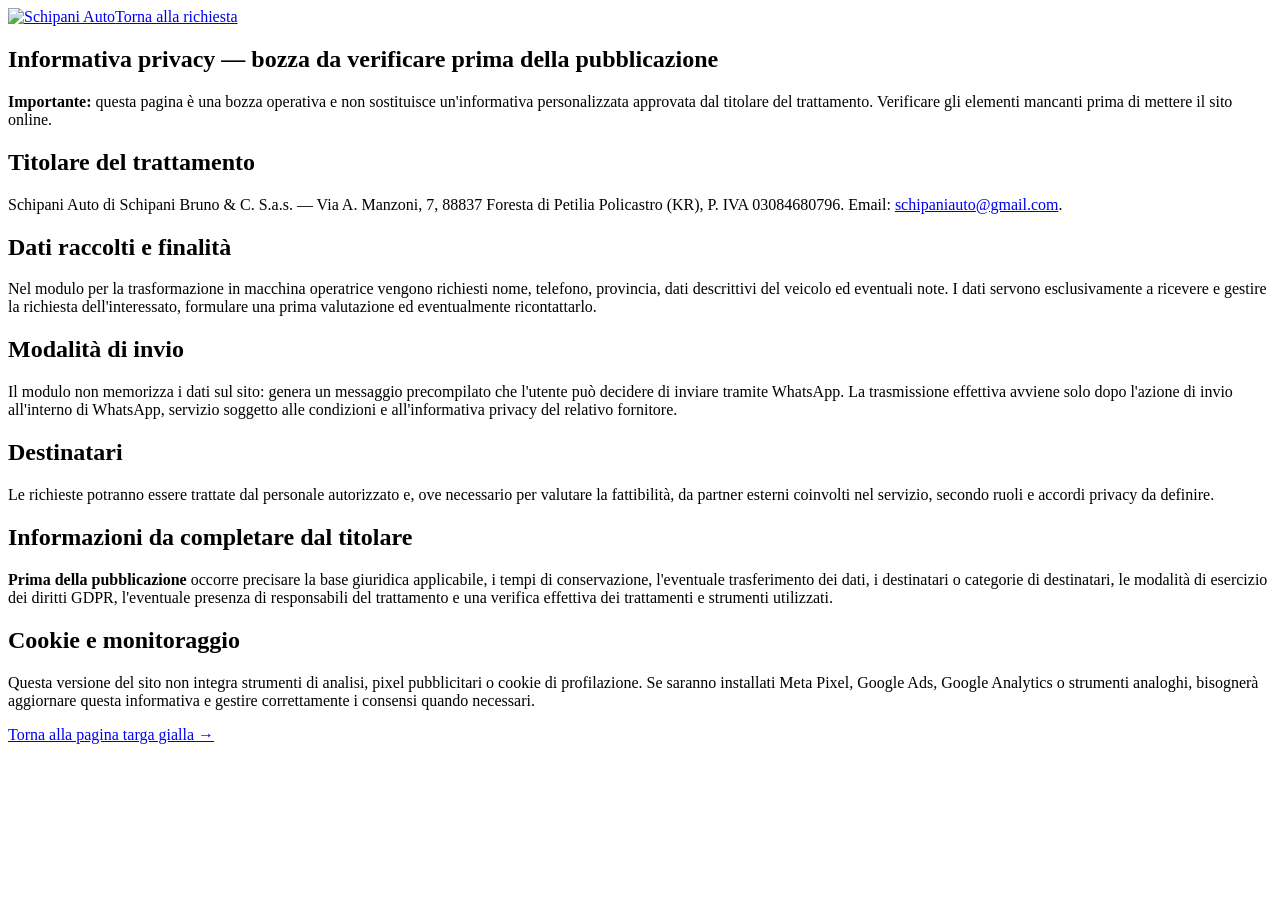
==== privacy.html @ 882ea6c3 "Add files via upload" ====
<!doctype html><html lang="it"><head><meta charset="utf-8"><meta name="viewport" content="width=device-width,initial-scale=1"><title>Informativa privacy | Schipani Auto</title><meta name="robots" content="noindex"><link rel="stylesheet" href="css/style.css"></head><body><header class="header"><nav class="wrap nav"><a class="brand" href="./"><img src="assets/schipani-logo.png" alt="Schipani Auto"></a><a class="button" href="targa-gialla.html">Torna alla richiesta</a></nav></header><main><article class="wrap legal"><h1>Informativa privacy — bozza da verificare prima della pubblicazione</h1><p><strong>Importante:</strong> questa pagina è una bozza operativa e non sostituisce un'informativa personalizzata approvata dal titolare del trattamento. Verificare gli elementi mancanti prima di mettere il sito online.</p><h2>Titolare del trattamento</h2><p>Schipani Auto di Schipani Bruno &amp; C. S.a.s. — Via A. Manzoni, 7, 88837 Foresta di Petilia Policastro (KR), P. IVA 03084680796. Email: <a href="mailto:schipaniauto@gmail.com">schipaniauto@gmail.com</a>.</p><h2>Dati raccolti e finalità</h2><p>Nel modulo per la trasformazione in macchina operatrice vengono richiesti nome, telefono, provincia, dati descrittivi del veicolo ed eventuali note. I dati servono esclusivamente a ricevere e gestire la richiesta dell'interessato, formulare una prima valutazione ed eventualmente ricontattarlo.</p><h2>Modalità di invio</h2><p>Il modulo non memorizza i dati sul sito: genera un messaggio precompilato che l'utente può decidere di inviare tramite WhatsApp. La trasmissione effettiva avviene solo dopo l'azione di invio all'interno di WhatsApp, servizio soggetto alle condizioni e all'informativa privacy del relativo fornitore.</p><h2>Destinatari</h2><p>Le richieste potranno essere trattate dal personale autorizzato e, ove necessario per valutare la fattibilità, da partner esterni coinvolti nel servizio, secondo ruoli e accordi privacy da definire.</p><h2>Informazioni da completare dal titolare</h2><p><strong>Prima della pubblicazione</strong> occorre precisare la base giuridica applicabile, i tempi di conservazione, l'eventuale trasferimento dei dati, i destinatari o categorie di destinatari, le modalità di esercizio dei diritti GDPR, l'eventuale presenza di responsabili del trattamento e una verifica effettiva dei trattamenti e strumenti utilizzati.</p><h2>Cookie e monitoraggio</h2><p>Questa versione del sito non integra strumenti di analisi, pixel pubblicitari o cookie di profilazione. Se saranno installati Meta Pixel, Google Ads, Google Analytics o strumenti analoghi, bisognerà aggiornare questa informativa e gestire correttamente i consensi quando necessari.</p><a class="button" href="targa-gialla.html">Torna alla pagina targa gialla →</a></article></main></body></html>
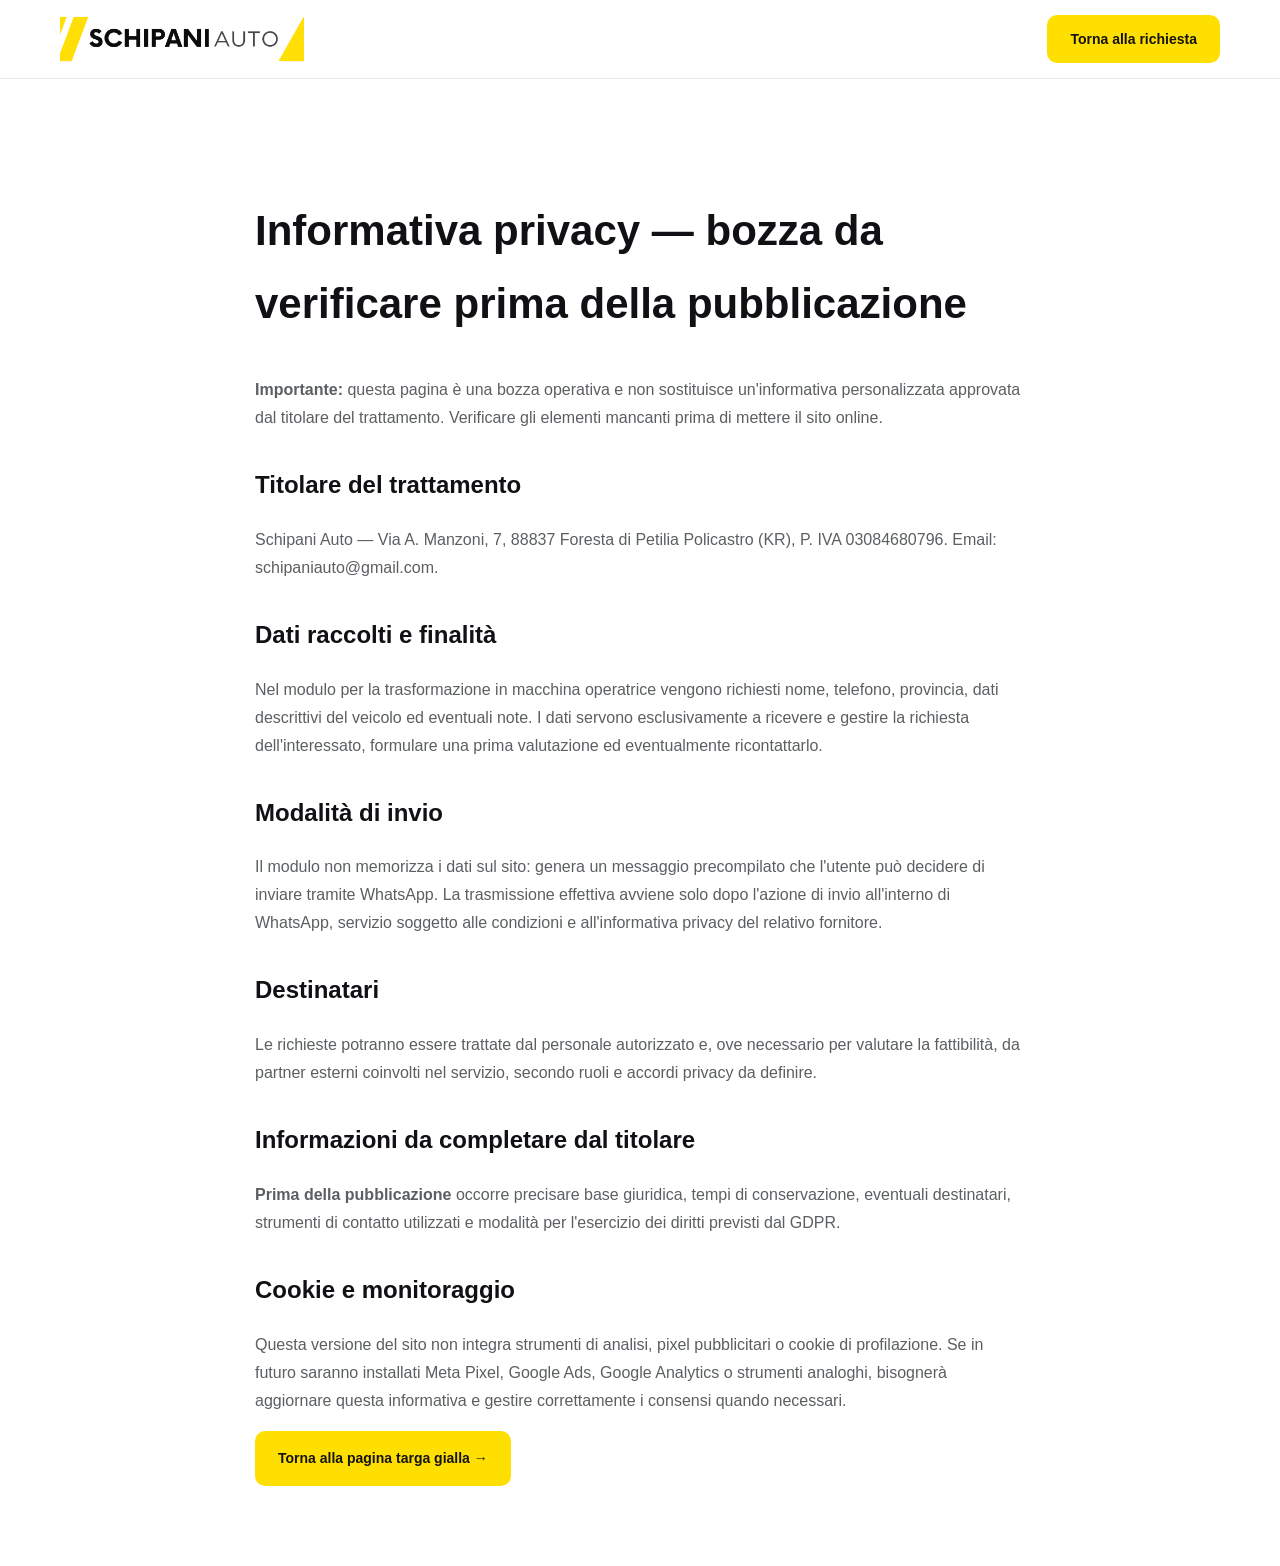
==== commit ecd6e768: "Add files via upload" ====
--- a/privacy.html
+++ b/privacy.html
@@ -1 +1,44 @@
-<!doctype html><html lang="it"><head><meta charset="utf-8"><meta name="viewport" content="width=device-width,initial-scale=1"><title>Informativa privacy | Schipani Auto</title><meta name="robots" content="noindex"><link rel="stylesheet" href="css/style.css"></head><body><header class="header"><nav class="wrap nav"><a class="brand" href="./"><img src="assets/schipani-logo.png" alt="Schipani Auto"></a><a class="button" href="targa-gialla.html">Torna alla richiesta</a></nav></header><main><article class="wrap legal"><h1>Informativa privacy — bozza da verificare prima della pubblicazione</h1><p><strong>Importante:</strong> questa pagina è una bozza operativa e non sostituisce un'informativa personalizzata approvata dal titolare del trattamento. Verificare gli elementi mancanti prima di mettere il sito online.</p><h2>Titolare del trattamento</h2><p>Schipani Auto di Schipani Bruno &amp; C. S.a.s. — Via A. Manzoni, 7, 88837 Foresta di Petilia Policastro (KR), P. IVA 03084680796. Email: <a href="mailto:schipaniauto@gmail.com">schipaniauto@gmail.com</a>.</p><h2>Dati raccolti e finalità</h2><p>Nel modulo per la trasformazione in macchina operatrice vengono richiesti nome, telefono, provincia, dati descrittivi del veicolo ed eventuali note. I dati servono esclusivamente a ricevere e gestire la richiesta dell'interessato, formulare una prima valutazione ed eventualmente ricontattarlo.</p><h2>Modalità di invio</h2><p>Il modulo non memorizza i dati sul sito: genera un messaggio precompilato che l'utente può decidere di inviare tramite WhatsApp. La trasmissione effettiva avviene solo dopo l'azione di invio all'interno di WhatsApp, servizio soggetto alle condizioni e all'informativa privacy del relativo fornitore.</p><h2>Destinatari</h2><p>Le richieste potranno essere trattate dal personale autorizzato e, ove necessario per valutare la fattibilità, da partner esterni coinvolti nel servizio, secondo ruoli e accordi privacy da definire.</p><h2>Informazioni da completare dal titolare</h2><p><strong>Prima della pubblicazione</strong> occorre precisare la base giuridica applicabile, i tempi di conservazione, l'eventuale trasferimento dei dati, i destinatari o categorie di destinatari, le modalità di esercizio dei diritti GDPR, l'eventuale presenza di responsabili del trattamento e una verifica effettiva dei trattamenti e strumenti utilizzati.</p><h2>Cookie e monitoraggio</h2><p>Questa versione del sito non integra strumenti di analisi, pixel pubblicitari o cookie di profilazione. Se saranno installati Meta Pixel, Google Ads, Google Analytics o strumenti analoghi, bisognerà aggiornare questa informativa e gestire correttamente i consensi quando necessari.</p><a class="button" href="targa-gialla.html">Torna alla pagina targa gialla →</a></article></main></body></html>
+<!doctype html>
+<html lang="it">
+<head>
+  <meta charset="utf-8">
+  <meta name="viewport" content="width=device-width,initial-scale=1">
+  <title>Informativa privacy | Schipani Auto</title>
+  <meta name="robots" content="noindex">
+  <link rel="stylesheet" href="css/style.css">
+</head>
+<body>
+  <header class="header">
+    <nav class="wrap nav">
+      <a class="brand" href="./"><img src="assets/schipani-logo.png" alt="Schipani Auto"></a>
+      <a class="button" href="targa-gialla.html">Torna alla richiesta</a>
+    </nav>
+  </header>
+  <main>
+    <article class="wrap legal">
+      <h1>Informativa privacy — bozza da verificare prima della pubblicazione</h1>
+      <p><strong>Importante:</strong> questa pagina è una bozza operativa e non sostituisce un'informativa personalizzata approvata dal titolare del trattamento. Verificare gli elementi mancanti prima di mettere il sito online.</p>
+
+      <h2>Titolare del trattamento</h2>
+      <p>Schipani Auto — Via A. Manzoni, 7, 88837 Foresta di Petilia Policastro (KR), P. IVA 03084680796. Email: <a href="mailto:schipaniauto@gmail.com">schipaniauto@gmail.com</a>.</p>
+
+      <h2>Dati raccolti e finalità</h2>
+      <p>Nel modulo per la trasformazione in macchina operatrice vengono richiesti nome, telefono, provincia, dati descrittivi del veicolo ed eventuali note. I dati servono esclusivamente a ricevere e gestire la richiesta dell'interessato, formulare una prima valutazione ed eventualmente ricontattarlo.</p>
+
+      <h2>Modalità di invio</h2>
+      <p>Il modulo non memorizza i dati sul sito: genera un messaggio precompilato che l'utente può decidere di inviare tramite WhatsApp. La trasmissione effettiva avviene solo dopo l'azione di invio all'interno di WhatsApp, servizio soggetto alle condizioni e all'informativa privacy del relativo fornitore.</p>
+
+      <h2>Destinatari</h2>
+      <p>Le richieste potranno essere trattate dal personale autorizzato e, ove necessario per valutare la fattibilità, da partner esterni coinvolti nel servizio, secondo ruoli e accordi privacy da definire.</p>
+
+      <h2>Informazioni da completare dal titolare</h2>
+      <p><strong>Prima della pubblicazione</strong> occorre precisare base giuridica, tempi di conservazione, eventuali destinatari, strumenti di contatto utilizzati e modalità per l'esercizio dei diritti previsti dal GDPR.</p>
+
+      <h2>Cookie e monitoraggio</h2>
+      <p>Questa versione del sito non integra strumenti di analisi, pixel pubblicitari o cookie di profilazione. Se in futuro saranno installati Meta Pixel, Google Ads, Google Analytics o strumenti analoghi, bisognerà aggiornare questa informativa e gestire correttamente i consensi quando necessari.</p>
+
+      <a class="button" href="targa-gialla.html">Torna alla pagina targa gialla →</a>
+    </article>
+  </main>
+</body>
+</html>
--- a/css/style.css
+++ b/css/style.css
@@ -0,0 +1 @@
+:root{--yellow:#ffdf00;--ink:#101114;--dark:#16181b;--muted:#6b6e75;--line:#e7e8e9;--bg:#f5f5f3;--white:#fff;--radius:18px}*{box-sizing:border-box}html{scroll-behavior:smooth}body{margin:0;font-family:Inter,Arial,Helvetica,sans-serif;color:var(--ink);background:white}a{color:inherit;text-decoration:none}button,input,select,textarea{font:inherit}button{cursor:pointer}img{max-width:100%}.wrap{width:min(1160px,calc(100% - 40px));margin:auto}.topbar{background:#0f1113;color:#e2e3e3;font-size:12px;padding:10px 0}.topbar .wrap{display:flex;justify-content:space-between;gap:14px}.header{background:white;position:sticky;top:0;z-index:30;border-bottom:1px solid var(--line)}.nav{display:flex;align-items:center;justify-content:space-between;min-height:78px;gap:22px}.brand{display:block;width:244px;max-width:48vw}.brand img{display:block;width:100%}.navlinks{display:flex;align-items:center;gap:26px;font-size:14px;font-weight:700}.navlinks a:hover{color:#777}.button{border:0;border-radius:10px;display:inline-flex;align-items:center;justify-content:center;gap:9px;padding:15px 23px;background:var(--yellow);color:#141414;font-weight:800;font-size:14px;min-height:48px;transition:transform .2s,background .2s}.button:hover{transform:translateY(-2px);background:#ffe946}.button.ghost{border:1px solid #d3d5d5;background:transparent}.button.dark{background:#151618;color:white}.button.white{background:#fff}.mobiletoggle{display:none;border:0;background:transparent;font-size:29px}.eyebrow{display:inline-flex;align-items:center;gap:9px;color:var(--yellow);font-weight:900;letter-spacing:.15em;text-transform:uppercase;font-size:12px}.eyebrow:before{content:'';width:25px;height:3px;background:currentColor}.hero{background:radial-gradient(ellipse at 85% 20%,#363b40 0%,#191c1f 43%,#0e1012 100%);color:#fff;overflow:hidden}.hero-grid{display:grid;grid-template-columns:1.05fr .95fr;align-items:center;min-height:600px;gap:35px;padding:76px 0}.hero h1{font-size:clamp(41px,5.4vw,72px);letter-spacing:-.065em;line-height:1.04;margin:23px 0}.hero h1 em{font-style:normal;color:var(--yellow)}.hero p{font-size:18px;color:#d0d1d2;line-height:1.7;max-width:600px}.cta{display:flex;gap:12px;flex-wrap:wrap;margin-top:28px}.hero-art{height:390px;position:relative;border:1px solid #454849;border-radius:24px;background:linear-gradient(135deg,#2a2e31,#151719);display:flex;align-items:center;justify-content:center;overflow:hidden}.hero-art:before{content:'';position:absolute;width:480px;height:480px;border-radius:50%;border:85px solid #ffdf0015;right:-210px;top:-180px}.hero-art:after{content:'SCHIPANI AUTO';font-weight:900;font-size:clamp(36px,5vw,64px);letter-spacing:-.07em;position:absolute;bottom:25px;left:25px;color:#ffffff13}.art-label{z-index:2;display:flex;flex-direction:column;align-items:center;gap:16px;color:#ddd;text-align:center}.art-label svg{width:230px;fill:none;stroke:var(--yellow);stroke-width:2}.art-label small{font-size:12px;letter-spacing:.15em;color:#a9aeb0;text-transform:uppercase}.trust{display:grid;grid-template-columns:repeat(3,1fr);gap:1px;background:#35383b;color:white;border-top:1px solid #444}.trust>div{padding:21px 28px;text-align:center;background:#1e2023}.trust strong{color:var(--yellow);display:block;font-size:22px}.trust span{font-size:13px;color:#c9c9c9}.section{padding:90px 0}.section.soft{background:var(--bg)}.section.dark{background:#15171a;color:white}.section-head{max-width:750px;margin-bottom:34px}.section h2{font-size:clamp(30px,3.8vw,48px);letter-spacing:-.05em;line-height:1.13;margin:15px 0}.section p{color:#64676c;line-height:1.75}.dark p{color:#bcc0c3}.kicker{color:#957e00;font-weight:900;letter-spacing:.14em;font-size:12px;text-transform:uppercase}.dark .kicker{color:var(--yellow)}.cards{display:grid;grid-template-columns:repeat(3,1fr);gap:16px}.card{padding:28px;border:1px solid var(--line);background:white;border-radius:var(--radius)}.card .number{display:inline-flex;width:48px;height:48px;border-radius:12px;background:#fff7bb;align-items:center;justify-content:center;font-size:24px}.card h3{font-size:20px;letter-spacing:-.02em;margin:20px 0 8px}.card p{font-size:14px;margin:0}.split{display:grid;grid-template-columns:1fr 1fr;gap:50px;align-items:center}.promo{background:#ffdf00;padding:38px;border-radius:23px;color:#111}.promo h2{margin:12px 0;font-size:clamp(30px,3.5vw,44px);letter-spacing:-.05em}.promo p{color:#333}.promo .button{background:#141414;color:white}.photo-placeholder{background:#2a2d2f;border-radius:20px;min-height:315px;display:flex;justify-content:center;align-items:center;flex-direction:column;color:white;border:1px dashed #777;text-align:center;padding:20px}.photo-placeholder span{font-size:48px}.photo-placeholder small{color:#c3c5c8;max-width:260px;margin-top:14px}.bullets{list-style:none;padding:0;display:grid;gap:15px}.bullets li{display:flex;gap:12px;line-height:1.55}.bullets li:before{content:'✓';background:var(--yellow);border-radius:50%;height:24px;min-width:24px;text-align:center;font-weight:900}.contact{display:grid;grid-template-columns:1fr 1fr;gap:45px}.contact-links{display:grid;gap:13px;margin:30px 0}.contact-links a{font-weight:700}.footer{background:#0f1113;color:#ddd;padding:45px 0 25px}.footer p,.footer small{color:#a4a6a7}.footer-grid{display:grid;grid-template-columns:1.2fr 1fr 1fr;gap:35px}.footer a:hover{color:var(--yellow)}.bottom{border-top:1px solid #303336;margin-top:30px;padding-top:20px;color:#999;font-size:12px;line-height:1.7}.page-hero{background:#111417;color:white;padding:75px 0 80px;overflow:hidden}.page-hero-grid{display:grid;grid-template-columns:1.1fr .9fr;gap:50px;align-items:center}.page-hero h1{font-size:clamp(41px,5vw,66px);letter-spacing:-.06em;line-height:1.05;margin:23px 0}.page-hero h1 span{color:var(--yellow)}.page-hero p{color:#c5c8cb;line-height:1.75;font-size:17px}.highlight-pill{display:inline-block;background:#292d30;border:1px solid #414547;color:#eee;border-radius:50px;padding:9px 15px;font-size:12px;font-weight:700;margin-top:15px}.lead-card{padding:32px;border-radius:22px;background:white;color:#121416;box-shadow:0 25px 70px #0004}.lead-card h2{font-size:25px;line-height:1.15;letter-spacing:-.03em;margin:0 0 9px}.lead-card p{color:#62676b;font-size:13px;margin:0 0 20px}.field-grid{display:grid;grid-template-columns:1fr 1fr;gap:12px}.field{display:flex;flex-direction:column;gap:6px;margin-bottom:13px}.field label{font-size:12px;font-weight:800}.field input,.field select,.field textarea{width:100%;padding:12px 13px;border:1px solid #d6d8db;border-radius:9px;min-height:45px;background:#fff;color:#111}.field textarea{min-height:80px;resize:vertical}.field input:focus,.field select:focus,.field textarea:focus{outline:2px solid #e8c800;border-color:#e8c800}.privacy{display:flex;align-items:flex-start;gap:10px;font-size:12px;line-height:1.5;margin:9px 0 18px;color:#555}.privacy input{margin-top:2px;accent-color:#171717}.lead-card .button{width:100%}.form-msg{font-size:12px;color:#65686c;margin-top:12px;text-align:center}.benefits{display:grid;grid-template-columns:repeat(3,1fr);gap:16px}.benefit{border:1px solid var(--line);border-radius:16px;padding:26px;background:white}.benefit b{font-size:34px;color:#a68e00}.benefit h3{margin:14px 0 8px}.benefit p{font-size:14px;margin:0}.steps{display:grid;grid-template-columns:repeat(3,1fr);gap:18px}.step{border-top:3px solid var(--yellow);padding-top:20px}.step b{font-size:42px;color:#d6bd08}.step h3{font-size:20px}.faq details{border-bottom:1px solid #ddd;padding:18px 0}.faq summary{font-weight:800;cursor:pointer;line-height:1.5}.faq p{margin-bottom:0}.notice{border-left:4px solid var(--yellow);padding:14px 20px;background:#fff9d1;color:#333;line-height:1.65;font-size:14px;border-radius:0 8px 8px 0}.floating-wa{position:fixed;bottom:21px;right:21px;z-index:40;background:#19a862;color:white;display:flex;align-items:center;justify-content:center;box-shadow:0 6px 30px #0003;padding:13px 17px;border-radius:100px;font-size:14px;font-weight:800}.legal{padding:80px 0;max-width:770px;line-height:1.75}.legal h1{font-size:42px}.legal h2{margin-top:32px}.legal p{color:#5b5f62}.muted{color:#72777a}.anchor{scroll-margin-top:100px}@media(max-width:900px){.navlinks{display:none;position:absolute;top:78px;left:0;right:0;background:#fff;border-bottom:1px solid #ddd;padding:24px 20px;flex-direction:column;align-items:stretch}.navlinks.open{display:flex}.mobiletoggle{display:block}.hero-grid,.page-hero-grid,.split,.contact{grid-template-columns:1fr}.hero-grid{padding:55px 0}.hero-art{height:275px}.page-hero{padding:55px 0}.cards,.benefits,.steps{grid-template-columns:repeat(2,1fr)}.footer-grid{grid-template-columns:1fr 1fr}}@media(max-width:620px){.topbar{display:none}.wrap{width:min(100% - 30px,1160px)}.brand{width:205px}.hero h1,.page-hero h1{font-size:42px}.hero p,.page-hero p{font-size:15px}.section{padding:65px 0}.cards,.benefits,.steps,.footer-grid,.field-grid{grid-template-columns:1fr}.trust{grid-template-columns:1fr 1fr}.trust>div:last-child{grid-column:span 2}.trust>div{padding:14px}.hero-art{height:225px}.lead-card{padding:22px}.contact{gap:22px}.floating-wa{font-size:12px;padding:13px}.cta .button{width:100%}}
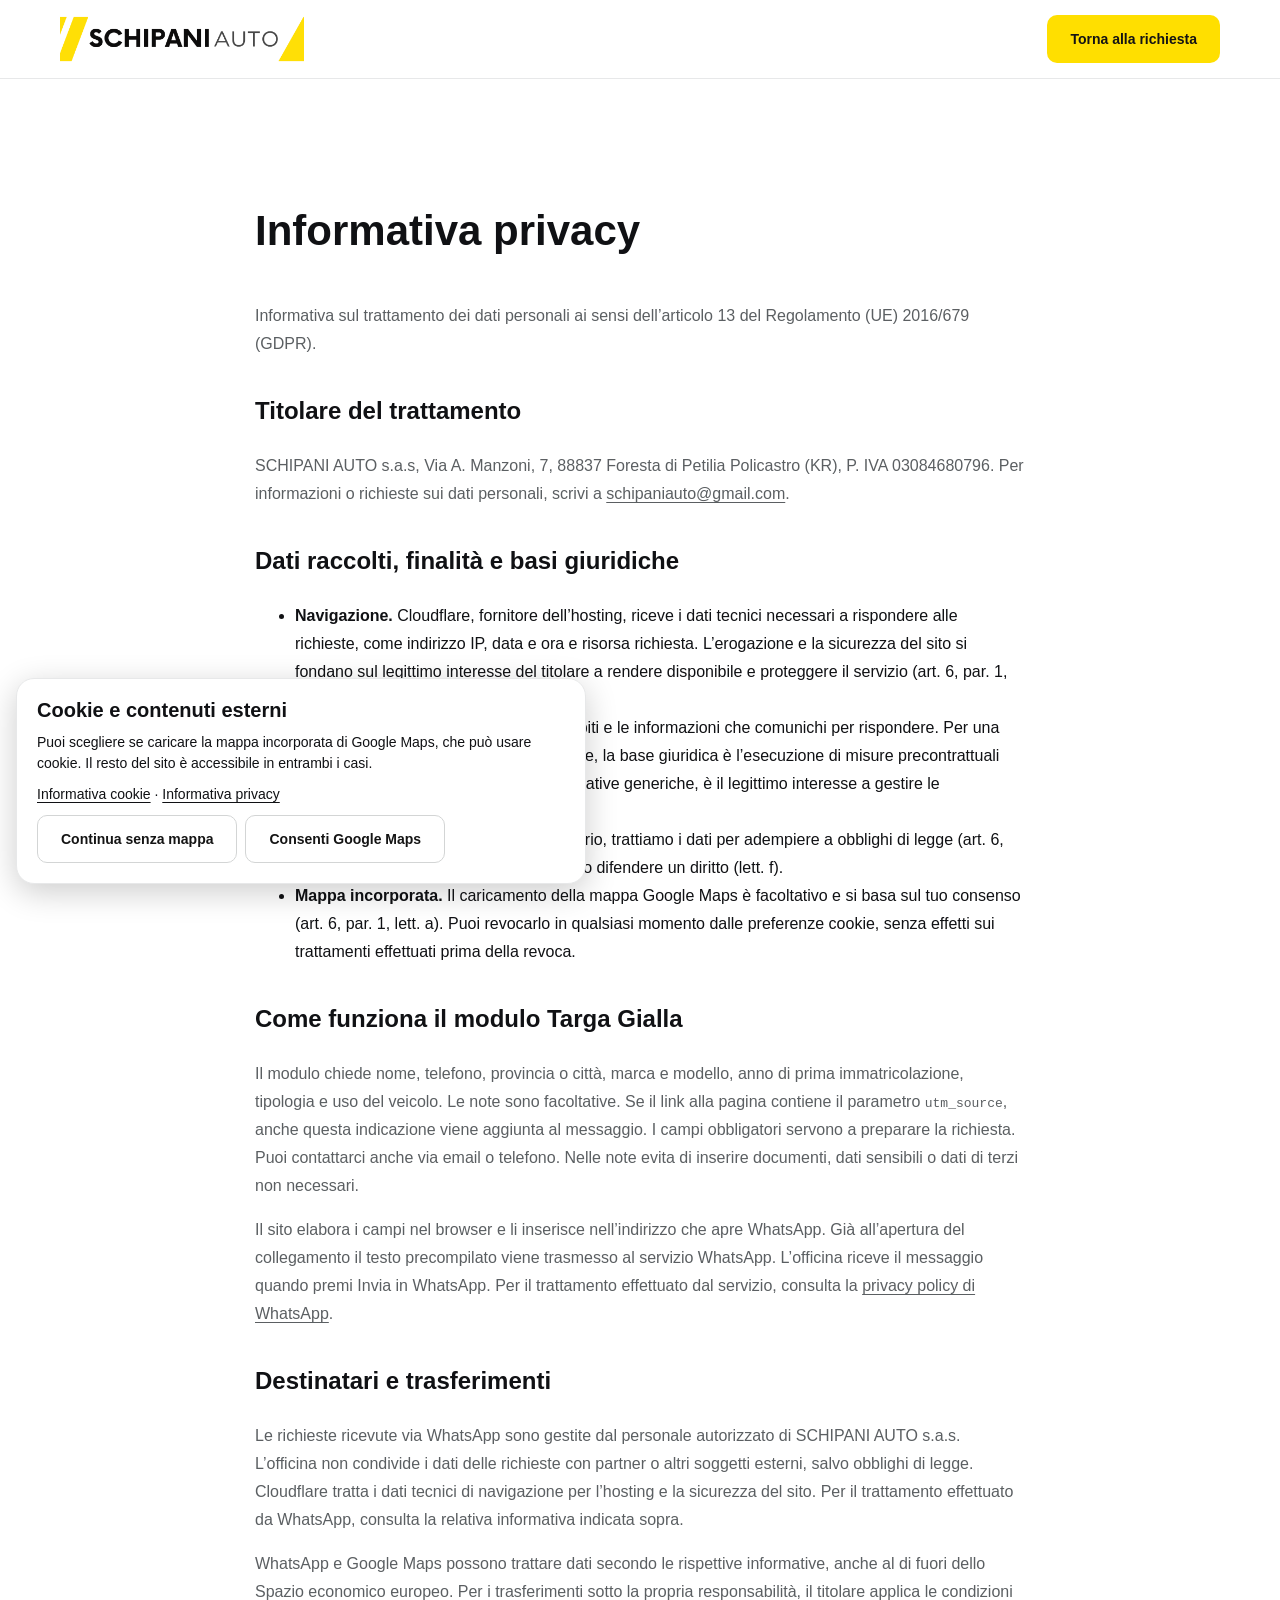
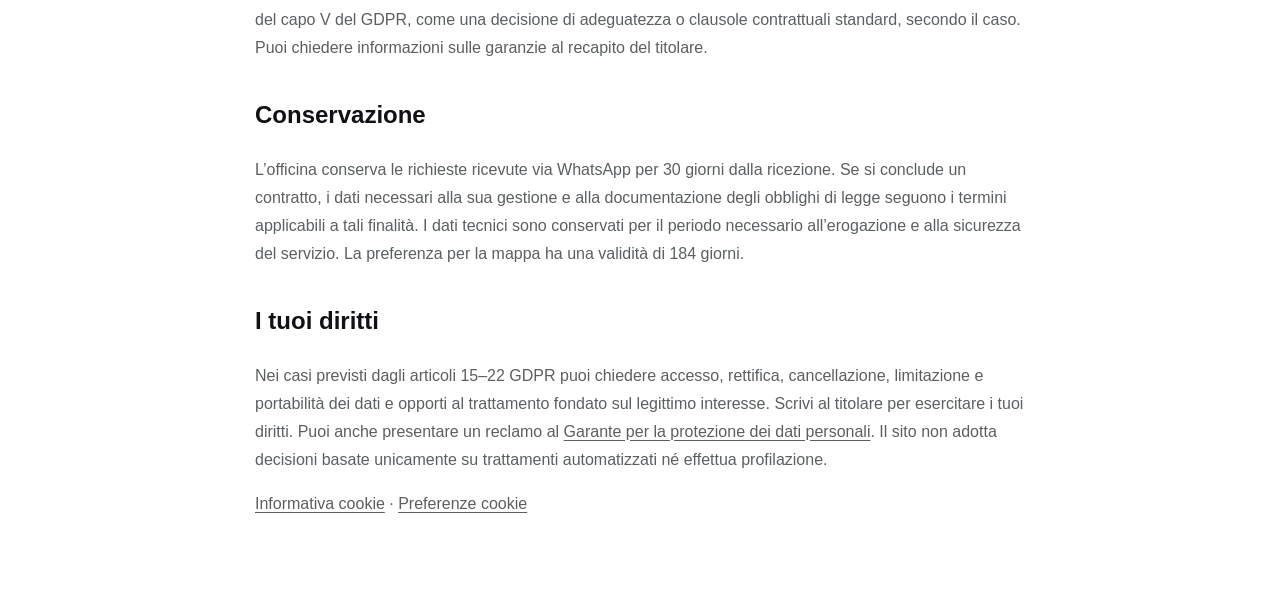
==== commit d31238b1: "Aggiorna le informative e aggiunge le preferenze cookie" ====
--- a/privacy.html
+++ b/privacy.html
@@ -16,29 +16,37 @@
   </header>
   <main>
     <article class="wrap legal">
-      <h1>Informativa privacy — bozza da verificare prima della pubblicazione</h1>
-      <p><strong>Importante:</strong> questa pagina è una bozza operativa e non sostituisce un'informativa personalizzata approvata dal titolare del trattamento. Verificare gli elementi mancanti prima di mettere il sito online.</p>
+      <h1>Informativa privacy</h1>
+      <p>Informativa sul trattamento dei dati personali ai sensi dell’articolo 13 del Regolamento (UE) 2016/679 (GDPR).</p>
 
       <h2>Titolare del trattamento</h2>
-      <p>Schipani Auto — Via A. Manzoni, 7, 88837 Foresta di Petilia Policastro (KR), P. IVA 03084680796. Email: <a href="mailto:schipaniauto@gmail.com">schipaniauto@gmail.com</a>.</p>
+      <p>SCHIPANI AUTO s.a.s, Via A. Manzoni, 7, 88837 Foresta di Petilia Policastro (KR), P. IVA 03084680796. Per informazioni o richieste sui dati personali, scrivi a <a href="mailto:schipaniauto@gmail.com">schipaniauto@gmail.com</a>.</p>
 
-      <h2>Dati raccolti e finalità</h2>
-      <p>Nel modulo per la trasformazione in macchina operatrice vengono richiesti nome, telefono, provincia, dati descrittivi del veicolo ed eventuali note. I dati servono esclusivamente a ricevere e gestire la richiesta dell'interessato, formulare una prima valutazione ed eventualmente ricontattarlo.</p>
+      <h2>Dati raccolti, finalità e basi giuridiche</h2>
+      <ul>
+        <li><strong>Navigazione.</strong> Cloudflare, fornitore dell’hosting, riceve i dati tecnici necessari a rispondere alle richieste, come indirizzo IP, data e ora e risorsa richiesta. L’erogazione e la sicurezza del sito si fondano sul legittimo interesse del titolare a rendere disponibile e proteggere il servizio (art. 6, par. 1, lett. f).</li>
+        <li><strong>Richieste e preventivi.</strong> Trattiamo i recapiti e le informazioni che comunichi per rispondere. Per una valutazione o un preventivo richiesto da te, la base giuridica è l’esecuzione di misure precontrattuali (art. 6, par. 1, lett. b). Per richieste informative generiche, è il legittimo interesse a gestire le comunicazioni ricevute (lett. f).</li>
+        <li><strong>Obblighi e tutela dei diritti.</strong> Se necessario, trattiamo i dati per adempiere a obblighi di legge (art. 6, par. 1, lett. c) o per accertare, esercitare o difendere un diritto (lett. f).</li>
+        <li><strong>Mappa incorporata.</strong> Il caricamento della mappa Google Maps è facoltativo e si basa sul tuo consenso (art. 6, par. 1, lett. a). Puoi revocarlo in qualsiasi momento dalle preferenze cookie, senza effetti sui trattamenti effettuati prima della revoca.</li>
+      </ul>
 
-      <h2>Modalità di invio</h2>
-      <p>Il modulo non memorizza i dati sul sito: genera un messaggio precompilato che l'utente può decidere di inviare tramite WhatsApp. La trasmissione effettiva avviene solo dopo l'azione di invio all'interno di WhatsApp, servizio soggetto alle condizioni e all'informativa privacy del relativo fornitore.</p>
+      <h2>Come funziona il modulo Targa Gialla</h2>
+      <p>Il modulo chiede nome, telefono, provincia o città, marca e modello, anno di prima immatricolazione, tipologia e uso del veicolo. Le note sono facoltative. Se il link alla pagina contiene il parametro <code>utm_source</code>, anche questa indicazione viene aggiunta al messaggio. I campi obbligatori servono a preparare la richiesta. Puoi contattarci anche via email o telefono. Nelle note evita di inserire documenti, dati sensibili o dati di terzi non necessari.</p>
+      <p>Il sito elabora i campi nel browser e li inserisce nell’indirizzo che apre WhatsApp. Già all’apertura del collegamento il testo precompilato viene trasmesso al servizio WhatsApp. L’officina riceve il messaggio quando premi Invia in WhatsApp. Per il trattamento effettuato dal servizio, consulta la <a href="https://www.whatsapp.com/legal/privacy-policy-eea">privacy policy di WhatsApp</a>.</p>
 
-      <h2>Destinatari</h2>
-      <p>Le richieste potranno essere trattate dal personale autorizzato e, ove necessario per valutare la fattibilità, da partner esterni coinvolti nel servizio, secondo ruoli e accordi privacy da definire.</p>
+      <h2>Destinatari e trasferimenti</h2>
+      <p>Le richieste ricevute via WhatsApp sono gestite dal personale autorizzato di SCHIPANI AUTO s.a.s. L’officina non condivide i dati delle richieste con partner o altri soggetti esterni, salvo obblighi di legge. Cloudflare tratta i dati tecnici di navigazione per l’hosting e la sicurezza del sito. Per il trattamento effettuato da WhatsApp, consulta la relativa informativa indicata sopra.</p>
+      <p>WhatsApp e Google Maps possono trattare dati secondo le rispettive informative, anche al di fuori dello Spazio economico europeo. Per i trasferimenti sotto la propria responsabilità, il titolare applica le condizioni del capo V del GDPR, come una decisione di adeguatezza o clausole contrattuali standard, secondo il caso. Puoi chiedere informazioni sulle garanzie al recapito del titolare.</p>
 
-      <h2>Informazioni da completare dal titolare</h2>
-      <p><strong>Prima della pubblicazione</strong> occorre precisare base giuridica, tempi di conservazione, eventuali destinatari, strumenti di contatto utilizzati e modalità per l'esercizio dei diritti previsti dal GDPR.</p>
+      <h2>Conservazione</h2>
+      <p>L’officina conserva le richieste ricevute via WhatsApp per 30 giorni dalla ricezione. Se si conclude un contratto, i dati necessari alla sua gestione e alla documentazione degli obblighi di legge seguono i termini applicabili a tali finalità. I dati tecnici sono conservati per il periodo necessario all’erogazione e alla sicurezza del servizio. La preferenza per la mappa ha una validità di 184 giorni.</p>
 
-      <h2>Cookie e monitoraggio</h2>
-      <p>Questa versione del sito non integra strumenti di analisi, pixel pubblicitari o cookie di profilazione. Se in futuro saranno installati Meta Pixel, Google Ads, Google Analytics o strumenti analoghi, bisognerà aggiornare questa informativa e gestire correttamente i consensi quando necessari.</p>
+      <h2>I tuoi diritti</h2>
+      <p>Nei casi previsti dagli articoli 15–22 GDPR puoi chiedere accesso, rettifica, cancellazione, limitazione e portabilità dei dati e opporti al trattamento fondato sul legittimo interesse. Scrivi al titolare per esercitare i tuoi diritti. Puoi anche presentare un reclamo al <a href="https://www.garanteprivacy.it/">Garante per la protezione dei dati personali</a>. Il sito non adotta decisioni basate unicamente su trattamenti automatizzati né effettua profilazione.</p>
 
-      <a class="button" href="targa-gialla.html">Torna alla pagina targa gialla →</a>
+      <p><a href="cookie.html">Informativa cookie</a> · <button class="cookie-link" type="button" data-cookie-settings hidden>Preferenze cookie</button></p>
     </article>
   </main>
+  <script src="js/cookies.js" defer></script>
 </body>
 </html>
--- a/css/style.css
+++ b/css/style.css
@@ -1 +1,49 @@
 :root{--yellow:#ffdf00;--ink:#101114;--dark:#16181b;--muted:#6b6e75;--line:#e7e8e9;--bg:#f5f5f3;--white:#fff;--radius:18px}*{box-sizing:border-box}html{scroll-behavior:smooth}body{margin:0;font-family:Inter,Arial,Helvetica,sans-serif;color:var(--ink);background:white}a{color:inherit;text-decoration:none}button,input,select,textarea{font:inherit}button{cursor:pointer}img{max-width:100%}.wrap{width:min(1160px,calc(100% - 40px));margin:auto}.topbar{background:#0f1113;color:#e2e3e3;font-size:12px;padding:10px 0}.topbar .wrap{display:flex;justify-content:space-between;gap:14px}.header{background:white;position:sticky;top:0;z-index:30;border-bottom:1px solid var(--line)}.nav{display:flex;align-items:center;justify-content:space-between;min-height:78px;gap:22px}.brand{display:block;width:244px;max-width:48vw}.brand img{display:block;width:100%}.navlinks{display:flex;align-items:center;gap:26px;font-size:14px;font-weight:700}.navlinks a:hover{color:#777}.button{border:0;border-radius:10px;display:inline-flex;align-items:center;justify-content:center;gap:9px;padding:15px 23px;background:var(--yellow);color:#141414;font-weight:800;font-size:14px;min-height:48px;transition:transform .2s,background .2s}.button:hover{transform:translateY(-2px);background:#ffe946}.button.ghost{border:1px solid #d3d5d5;background:transparent}.button.dark{background:#151618;color:white}.button.white{background:#fff}.mobiletoggle{display:none;border:0;background:transparent;font-size:29px}.eyebrow{display:inline-flex;align-items:center;gap:9px;color:var(--yellow);font-weight:900;letter-spacing:.15em;text-transform:uppercase;font-size:12px}.eyebrow:before{content:'';width:25px;height:3px;background:currentColor}.hero{background:radial-gradient(ellipse at 85% 20%,#363b40 0%,#191c1f 43%,#0e1012 100%);color:#fff;overflow:hidden}.hero-grid{display:grid;grid-template-columns:1.05fr .95fr;align-items:center;min-height:600px;gap:35px;padding:76px 0}.hero h1{font-size:clamp(41px,5.4vw,72px);letter-spacing:-.065em;line-height:1.04;margin:23px 0}.hero h1 em{font-style:normal;color:var(--yellow)}.hero p{font-size:18px;color:#d0d1d2;line-height:1.7;max-width:600px}.cta{display:flex;gap:12px;flex-wrap:wrap;margin-top:28px}.hero-art{height:390px;position:relative;border:1px solid #454849;border-radius:24px;background:linear-gradient(135deg,#2a2e31,#151719);display:flex;align-items:center;justify-content:center;overflow:hidden}.hero-art:before{content:'';position:absolute;width:480px;height:480px;border-radius:50%;border:85px solid #ffdf0015;right:-210px;top:-180px}.hero-art:after{content:'SCHIPANI AUTO';font-weight:900;font-size:clamp(36px,5vw,64px);letter-spacing:-.07em;position:absolute;bottom:25px;left:25px;color:#ffffff13}.art-label{z-index:2;display:flex;flex-direction:column;align-items:center;gap:16px;color:#ddd;text-align:center}.art-label svg{width:230px;fill:none;stroke:var(--yellow);stroke-width:2}.art-label small{font-size:12px;letter-spacing:.15em;color:#a9aeb0;text-transform:uppercase}.trust{display:grid;grid-template-columns:repeat(3,1fr);gap:1px;background:#35383b;color:white;border-top:1px solid #444}.trust>div{padding:21px 28px;text-align:center;background:#1e2023}.trust strong{color:var(--yellow);display:block;font-size:22px}.trust span{font-size:13px;color:#c9c9c9}.section{padding:90px 0}.section.soft{background:var(--bg)}.section.dark{background:#15171a;color:white}.section-head{max-width:750px;margin-bottom:34px}.section h2{font-size:clamp(30px,3.8vw,48px);letter-spacing:-.05em;line-height:1.13;margin:15px 0}.section p{color:#64676c;line-height:1.75}.dark p{color:#bcc0c3}.kicker{color:#957e00;font-weight:900;letter-spacing:.14em;font-size:12px;text-transform:uppercase}.dark .kicker{color:var(--yellow)}.cards{display:grid;grid-template-columns:repeat(3,1fr);gap:16px}.card{padding:28px;border:1px solid var(--line);background:white;border-radius:var(--radius)}.card .number{display:inline-flex;width:48px;height:48px;border-radius:12px;background:#fff7bb;align-items:center;justify-content:center;font-size:24px}.card h3{font-size:20px;letter-spacing:-.02em;margin:20px 0 8px}.card p{font-size:14px;margin:0}.split{display:grid;grid-template-columns:1fr 1fr;gap:50px;align-items:center}.promo{background:#ffdf00;padding:38px;border-radius:23px;color:#111}.promo h2{margin:12px 0;font-size:clamp(30px,3.5vw,44px);letter-spacing:-.05em}.promo p{color:#333}.promo .button{background:#141414;color:white}.photo-placeholder{background:#2a2d2f;border-radius:20px;min-height:315px;display:flex;justify-content:center;align-items:center;flex-direction:column;color:white;border:1px dashed #777;text-align:center;padding:20px}.photo-placeholder span{font-size:48px}.photo-placeholder small{color:#c3c5c8;max-width:260px;margin-top:14px}.bullets{list-style:none;padding:0;display:grid;gap:15px}.bullets li{display:flex;gap:12px;line-height:1.55}.bullets li:before{content:'✓';background:var(--yellow);border-radius:50%;height:24px;min-width:24px;text-align:center;font-weight:900}.contact{display:grid;grid-template-columns:1fr 1fr;gap:45px}.contact-links{display:grid;gap:13px;margin:30px 0}.contact-links a{font-weight:700}.footer{background:#0f1113;color:#ddd;padding:45px 0 25px}.footer p,.footer small{color:#a4a6a7}.footer-grid{display:grid;grid-template-columns:1.2fr 1fr 1fr;gap:35px}.footer a:hover{color:var(--yellow)}.bottom{border-top:1px solid #303336;margin-top:30px;padding-top:20px;color:#999;font-size:12px;line-height:1.7}.page-hero{background:#111417;color:white;padding:75px 0 80px;overflow:hidden}.page-hero-grid{display:grid;grid-template-columns:1.1fr .9fr;gap:50px;align-items:center}.page-hero h1{font-size:clamp(41px,5vw,66px);letter-spacing:-.06em;line-height:1.05;margin:23px 0}.page-hero h1 span{color:var(--yellow)}.page-hero p{color:#c5c8cb;line-height:1.75;font-size:17px}.highlight-pill{display:inline-block;background:#292d30;border:1px solid #414547;color:#eee;border-radius:50px;padding:9px 15px;font-size:12px;font-weight:700;margin-top:15px}.lead-card{padding:32px;border-radius:22px;background:white;color:#121416;box-shadow:0 25px 70px #0004}.lead-card h2{font-size:25px;line-height:1.15;letter-spacing:-.03em;margin:0 0 9px}.lead-card p{color:#62676b;font-size:13px;margin:0 0 20px}.field-grid{display:grid;grid-template-columns:1fr 1fr;gap:12px}.field{display:flex;flex-direction:column;gap:6px;margin-bottom:13px}.field label{font-size:12px;font-weight:800}.field input,.field select,.field textarea{width:100%;padding:12px 13px;border:1px solid #d6d8db;border-radius:9px;min-height:45px;background:#fff;color:#111}.field textarea{min-height:80px;resize:vertical}.field input:focus,.field select:focus,.field textarea:focus{outline:2px solid #e8c800;border-color:#e8c800}.privacy{display:flex;align-items:flex-start;gap:10px;font-size:12px;line-height:1.5;margin:9px 0 18px;color:#555}.privacy input{margin-top:2px;accent-color:#171717}.lead-card .button{width:100%}.form-msg{font-size:12px;color:#65686c;margin-top:12px;text-align:center}.benefits{display:grid;grid-template-columns:repeat(3,1fr);gap:16px}.benefit{border:1px solid var(--line);border-radius:16px;padding:26px;background:white}.benefit b{font-size:34px;color:#a68e00}.benefit h3{margin:14px 0 8px}.benefit p{font-size:14px;margin:0}.steps{display:grid;grid-template-columns:repeat(3,1fr);gap:18px}.step{border-top:3px solid var(--yellow);padding-top:20px}.step b{font-size:42px;color:#d6bd08}.step h3{font-size:20px}.faq details{border-bottom:1px solid #ddd;padding:18px 0}.faq summary{font-weight:800;cursor:pointer;line-height:1.5}.faq p{margin-bottom:0}.notice{border-left:4px solid var(--yellow);padding:14px 20px;background:#fff9d1;color:#333;line-height:1.65;font-size:14px;border-radius:0 8px 8px 0}.floating-wa{position:fixed;bottom:21px;right:21px;z-index:40;background:#19a862;color:white;display:flex;align-items:center;justify-content:center;box-shadow:0 6px 30px #0003;padding:13px 17px;border-radius:100px;font-size:14px;font-weight:800}.legal{padding:80px 0;max-width:770px;line-height:1.75}.legal h1{font-size:42px}.legal h2{margin-top:32px}.legal p{color:#5b5f62}.muted{color:#72777a}.anchor{scroll-margin-top:100px}@media(max-width:900px){.navlinks{display:none;position:absolute;top:78px;left:0;right:0;background:#fff;border-bottom:1px solid #ddd;padding:24px 20px;flex-direction:column;align-items:stretch}.navlinks.open{display:flex}.mobiletoggle{display:block}.hero-grid,.page-hero-grid,.split,.contact{grid-template-columns:1fr}.hero-grid{padding:55px 0}.hero-art{height:275px}.page-hero{padding:55px 0}.cards,.benefits,.steps{grid-template-columns:repeat(2,1fr)}.footer-grid{grid-template-columns:1fr 1fr}}@media(max-width:620px){.topbar{display:none}.wrap{width:min(100% - 30px,1160px)}.brand{width:205px}.hero h1,.page-hero h1{font-size:42px}.hero p,.page-hero p{font-size:15px}.section{padding:65px 0}.cards,.benefits,.steps,.footer-grid,.field-grid{grid-template-columns:1fr}.trust{grid-template-columns:1fr 1fr}.trust>div:last-child{grid-column:span 2}.trust>div{padding:14px}.hero-art{height:225px}.lead-card{padding:22px}.contact{gap:22px}.floating-wa{font-size:12px;padding:13px}.cta .button{width:100%}}
+
+
+.hero-media{position:relative;height:430px;border-radius:24px;overflow:hidden;border:1px solid #444;box-shadow:0 25px 60px #0005}
+.hero-media img{width:100%;height:100%;object-fit:cover;display:block}
+.media-badge{position:absolute;left:18px;bottom:18px;background:rgba(17,17,17,.9);color:#fff;border:1px solid rgba(255,255,255,.12);padding:12px 16px;border-radius:12px;font-weight:900;letter-spacing:.08em;font-size:12px}
+.media-card{background:#fff;border:1px solid var(--line);border-radius:20px;overflow:hidden;box-shadow:0 10px 35px rgba(0,0,0,.04)}
+.media-card img{width:100%;height:100%;display:block;object-fit:cover}
+.media-card.tall{min-height:420px}
+.media-card figcaption{padding:14px 16px;font-size:14px;color:#565b60}
+.media-grid{display:grid;grid-template-columns:repeat(2,1fr);gap:18px}
+.media-grid.single-col{grid-template-columns:1fr;align-self:stretch}
+.media-grid .media-card{height:320px}
+.map-card{border-radius:22px;overflow:hidden;border:1px solid var(--line);min-height:420px;background:#f2f2f2;box-shadow:0 12px 32px rgba(0,0,0,.05)}
+.map-card iframe{width:100%;height:100%;min-height:420px;border:0;display:block}
+@media(max-width:900px){.hero-media{height:320px}.media-card.tall{min-height:320px}.map-card,.map-card iframe{min-height:340px}}
+@media(max-width:620px){.media-grid{grid-template-columns:1fr}.hero-media{height:260px}}
+
+.legal a:not(.button), .cookie-banner a, .cookie-link {
+  text-decoration: underline;
+  text-underline-offset: .18em;
+}
+
+.cookie-link {
+  padding: 0;
+  border: 0;
+  background: transparent;
+  color: inherit;
+  text-align: left;
+}
+
+.cookie-banner {
+  position: fixed;
+  z-index: 50;
+  inset: auto 16px 16px;
+  width: min(570px, calc(100% - 32px));
+  max-height: calc(100dvh - 32px);
+  overflow: auto;
+  padding: 20px;
+  border: 1px solid var(--line);
+  border-radius: var(--radius);
+  background: white;
+  box-shadow: 0 8px 32px #0003;
+}
+
+.cookie-banner h2 { margin: 0; font-size: 20px; }
+.cookie-banner p { margin: 10px 0; font-size: 14px; line-height: 1.5; }
+.cookie-actions { display: flex; flex-wrap: wrap; gap: 8px; }
+.map-placeholder { border: 1px solid var(--line); border-radius: var(--radius); padding: 22px; }
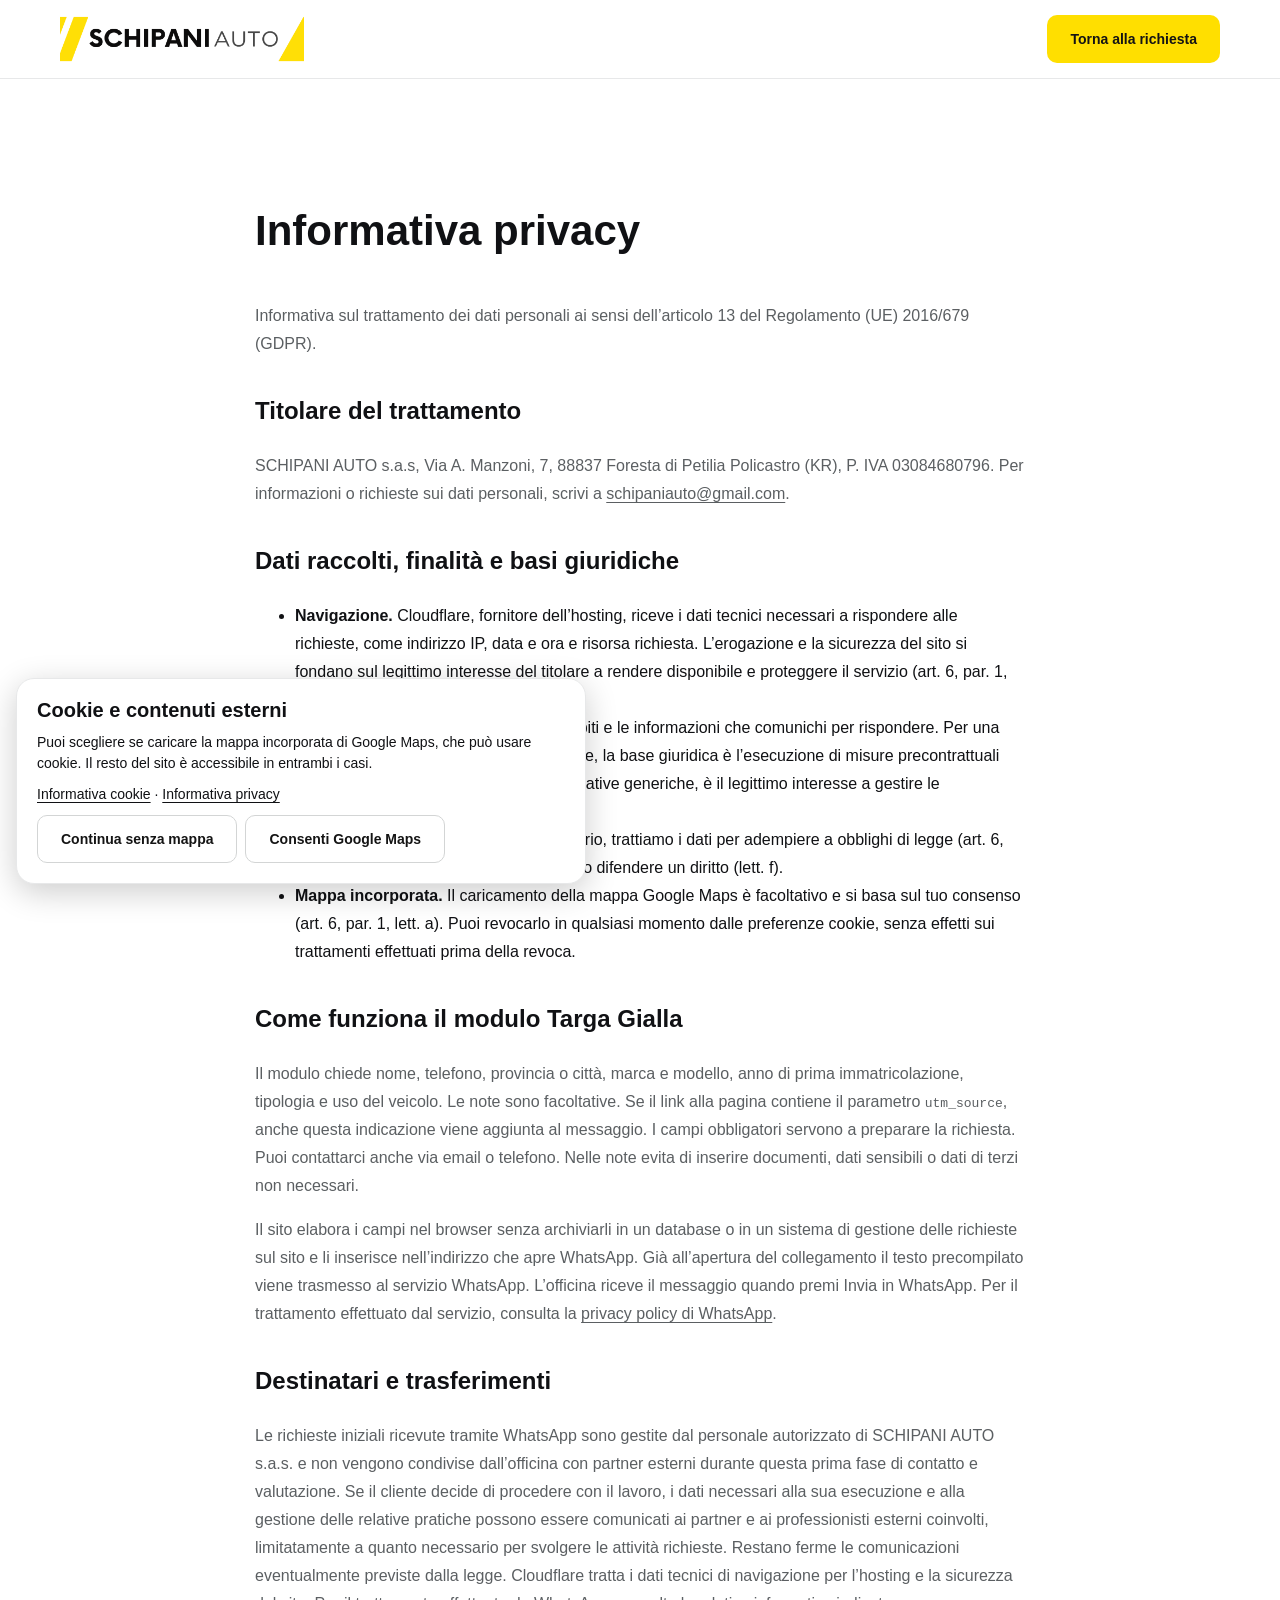
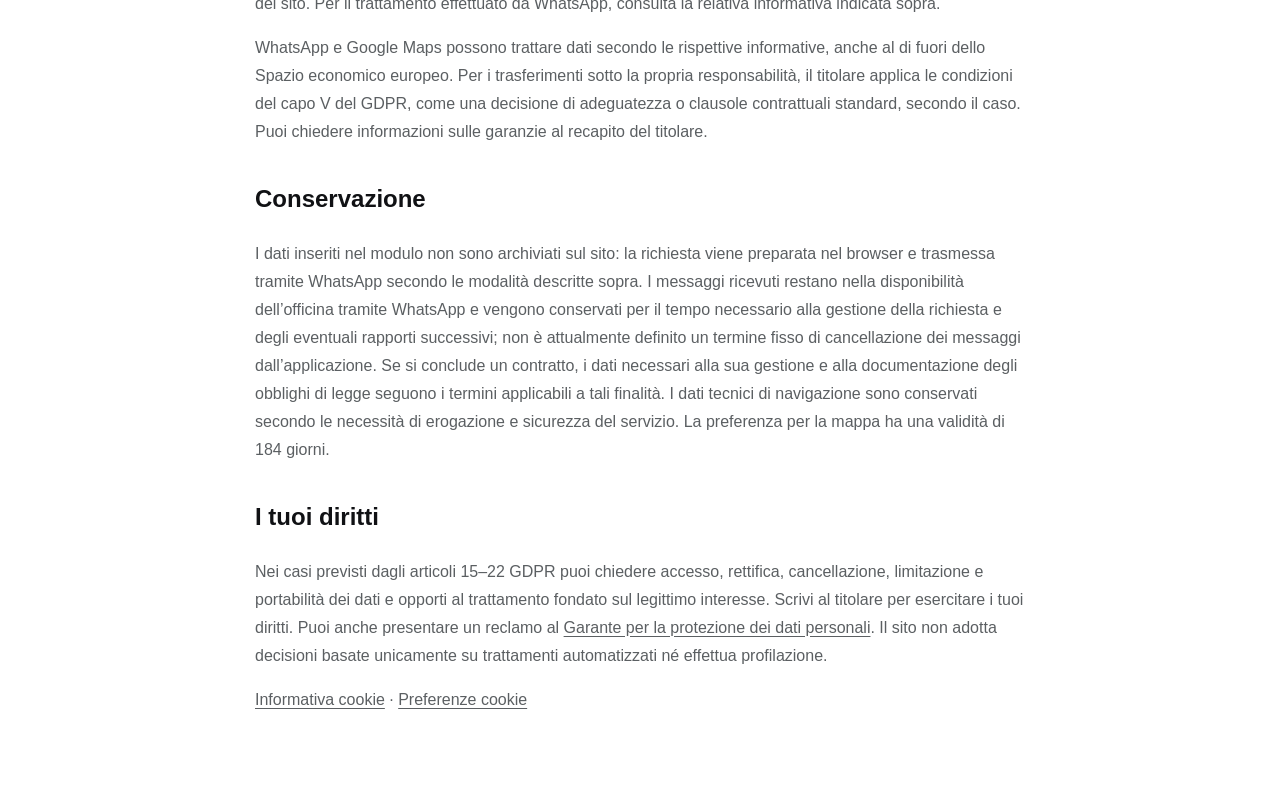
==== commit a51ea8b6: "Allinea informativa privacy a gestione WhatsApp e partner operativi" ====
--- a/privacy.html
+++ b/privacy.html
@@ -32,14 +32,14 @@
 
       <h2>Come funziona il modulo Targa Gialla</h2>
       <p>Il modulo chiede nome, telefono, provincia o città, marca e modello, anno di prima immatricolazione, tipologia e uso del veicolo. Le note sono facoltative. Se il link alla pagina contiene il parametro <code>utm_source</code>, anche questa indicazione viene aggiunta al messaggio. I campi obbligatori servono a preparare la richiesta. Puoi contattarci anche via email o telefono. Nelle note evita di inserire documenti, dati sensibili o dati di terzi non necessari.</p>
-      <p>Il sito elabora i campi nel browser e li inserisce nell’indirizzo che apre WhatsApp. Già all’apertura del collegamento il testo precompilato viene trasmesso al servizio WhatsApp. L’officina riceve il messaggio quando premi Invia in WhatsApp. Per il trattamento effettuato dal servizio, consulta la <a href="https://www.whatsapp.com/legal/privacy-policy-eea">privacy policy di WhatsApp</a>.</p>
+      <p>Il sito elabora i campi nel browser senza archiviarli in un database o in un sistema di gestione delle richieste sul sito e li inserisce nell’indirizzo che apre WhatsApp. Già all’apertura del collegamento il testo precompilato viene trasmesso al servizio WhatsApp. L’officina riceve il messaggio quando premi Invia in WhatsApp. Per il trattamento effettuato dal servizio, consulta la <a href="https://www.whatsapp.com/legal/privacy-policy-eea">privacy policy di WhatsApp</a>.</p>
 
       <h2>Destinatari e trasferimenti</h2>
-      <p>Le richieste ricevute via WhatsApp sono gestite dal personale autorizzato di SCHIPANI AUTO s.a.s. L’officina non condivide i dati delle richieste con partner o altri soggetti esterni, salvo obblighi di legge. Cloudflare tratta i dati tecnici di navigazione per l’hosting e la sicurezza del sito. Per il trattamento effettuato da WhatsApp, consulta la relativa informativa indicata sopra.</p>
+      <p>Le richieste iniziali ricevute tramite WhatsApp sono gestite dal personale autorizzato di SCHIPANI AUTO s.a.s. e non vengono condivise dall’officina con partner esterni durante questa prima fase di contatto e valutazione. Se il cliente decide di procedere con il lavoro, i dati necessari alla sua esecuzione e alla gestione delle relative pratiche possono essere comunicati ai partner e ai professionisti esterni coinvolti, limitatamente a quanto necessario per svolgere le attività richieste. Restano ferme le comunicazioni eventualmente previste dalla legge. Cloudflare tratta i dati tecnici di navigazione per l’hosting e la sicurezza del sito. Per il trattamento effettuato da WhatsApp, consulta la relativa informativa indicata sopra.</p>
       <p>WhatsApp e Google Maps possono trattare dati secondo le rispettive informative, anche al di fuori dello Spazio economico europeo. Per i trasferimenti sotto la propria responsabilità, il titolare applica le condizioni del capo V del GDPR, come una decisione di adeguatezza o clausole contrattuali standard, secondo il caso. Puoi chiedere informazioni sulle garanzie al recapito del titolare.</p>
 
       <h2>Conservazione</h2>
-      <p>L’officina conserva le richieste ricevute via WhatsApp per 30 giorni dalla ricezione. Se si conclude un contratto, i dati necessari alla sua gestione e alla documentazione degli obblighi di legge seguono i termini applicabili a tali finalità. I dati tecnici sono conservati per il periodo necessario all’erogazione e alla sicurezza del servizio. La preferenza per la mappa ha una validità di 184 giorni.</p>
+      <p>I dati inseriti nel modulo non sono archiviati sul sito: la richiesta viene preparata nel browser e trasmessa tramite WhatsApp secondo le modalità descritte sopra. I messaggi ricevuti restano nella disponibilità dell’officina tramite WhatsApp e vengono conservati per il tempo necessario alla gestione della richiesta e degli eventuali rapporti successivi; non è attualmente definito un termine fisso di cancellazione dei messaggi dall’applicazione. Se si conclude un contratto, i dati necessari alla sua gestione e alla documentazione degli obblighi di legge seguono i termini applicabili a tali finalità. I dati tecnici di navigazione sono conservati secondo le necessità di erogazione e sicurezza del servizio. La preferenza per la mappa ha una validità di 184 giorni.</p>
 
       <h2>I tuoi diritti</h2>
       <p>Nei casi previsti dagli articoli 15–22 GDPR puoi chiedere accesso, rettifica, cancellazione, limitazione e portabilità dei dati e opporti al trattamento fondato sul legittimo interesse. Scrivi al titolare per esercitare i tuoi diritti. Puoi anche presentare un reclamo al <a href="https://www.garanteprivacy.it/">Garante per la protezione dei dati personali</a>. Il sito non adotta decisioni basate unicamente su trattamenti automatizzati né effettua profilazione.</p>
